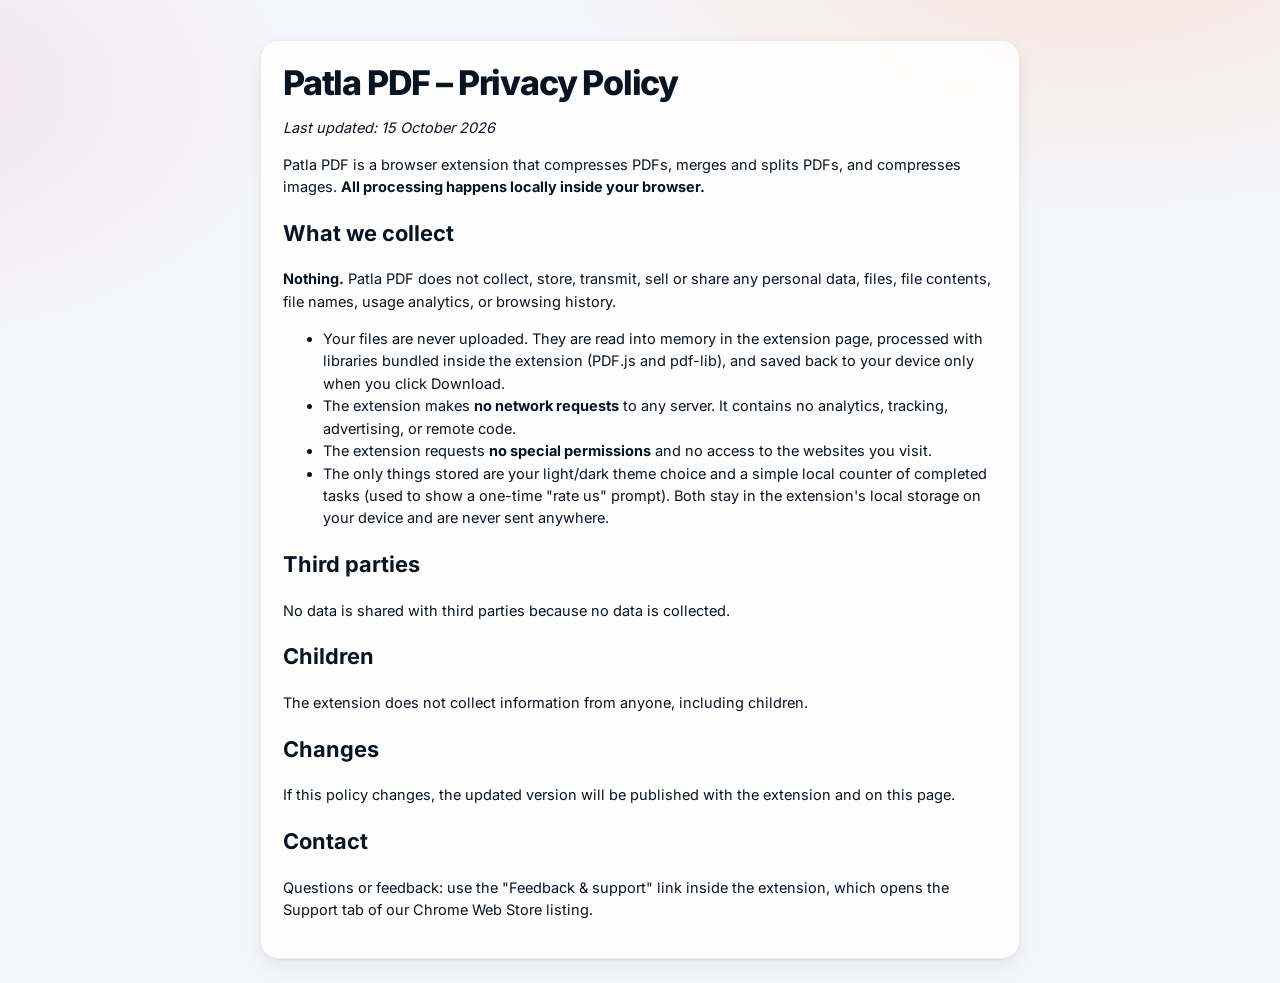
==== index.html @ e447e2ab "Patla PDF privacy policy" ====
<!doctype html><html lang="en"><head><meta charset="utf-8"><meta name="viewport" content="width=device-width,initial-scale=1"><title>Patla PDF – Privacy Policy</title><link rel="stylesheet" href="app.css"><script src="theme.js"></script></head><body><main><div class="card" style="max-width:760px;margin:12px auto"><h1>Patla PDF – Privacy Policy</h1>
<p><i>Last updated: 15 October 2026</i></p>
<p>Patla PDF is a browser extension that compresses PDFs, merges and splits PDFs, and compresses images. <b>All processing happens locally inside your browser.</b></p>
<h2>What we collect</h2>
<p><b>Nothing.</b> Patla PDF does not collect, store, transmit, sell or share any personal data, files, file contents, file names, usage analytics, or browsing history.</p>
<ul><li>Your files are never uploaded. They are read into memory in the extension page, processed with libraries bundled inside the extension (PDF.js and pdf-lib), and saved back to your device only when you click Download.</li>
<li>The extension makes <b>no network requests</b> to any server. It contains no analytics, tracking, advertising, or remote code.</li>
<li>The extension requests <b>no special permissions</b> and no access to the websites you visit.</li>
<li>The only things stored are your light/dark theme choice and a simple local counter of completed tasks (used to show a one-time "rate us" prompt). Both stay in the extension's local storage on your device and are never sent anywhere.</li>
</ul><h2>Third parties</h2>
<p>No data is shared with third parties because no data is collected.</p>
<h2>Children</h2>
<p>The extension does not collect information from anyone, including children.</p>
<h2>Changes</h2>
<p>If this policy changes, the updated version will be published with the extension and on this page.</p>
<h2>Contact</h2>
<p>Questions or feedback: use the "Feedback &amp; support" link inside the extension, which opens the Support tab of our Chrome Web Store listing.</p></div></main></body></html>
---- app.css ----
@import url(base.css);
body{min-height:100vh;background:
  radial-gradient(900px 500px at 85% -10%,rgba(255,138,61,.18),transparent 60%),
  radial-gradient(700px 420px at -10% 10%,rgba(214,51,108,.10),transparent 60%),var(--bg);background-attachment:fixed}
[data-theme=dark] body{background:radial-gradient(900px 500px at 85% -10%,rgba(255,120,40,.16),transparent 60%),radial-gradient(700px 420px at -10% 10%,rgba(214,51,108,.12),transparent 60%),var(--bg);background-attachment:fixed}
.top{position:sticky;top:0;z-index:20;display:flex;align-items:center;gap:14px;padding:12px 28px;background:color-mix(in srgb,var(--bg) 70%,transparent);backdrop-filter:saturate(1.6) blur(18px);border-bottom:1px solid var(--border)}
.brand{display:flex;align-items:center;gap:11px;margin-right:auto}.brand b{font-size:17px;letter-spacing:-.02em;display:block;line-height:1.2}.brand small{color:var(--muted);font-size:12.5px}
.theme-btn .sun{display:none}[data-theme=dark] .theme-btn .sun{display:block}[data-theme=dark] .theme-btn .moon{display:none}
main{max-width:880px;margin:0 auto;padding:28px 24px 12px}
.tabs{display:flex;gap:4px;padding:5px;margin:0 auto 26px;width:max-content;max-width:100%;overflow-x:auto;background:var(--card);border:1px solid var(--border);border-radius:16px;box-shadow:var(--sh2);backdrop-filter:blur(14px)}
.tab{display:inline-flex;align-items:center;gap:8px;border:0;background:none;color:var(--muted);padding:10px 16px;font-weight:600;font-size:14px;border-radius:12px;cursor:pointer;white-space:nowrap;transition:color .2s,background .25s var(--ease),box-shadow .25s}
.tab:hover{color:var(--text);background:var(--soft)}
.tab.active{color:#fff;background:var(--grad);box-shadow:var(--glow)}
.panel{display:none}.panel.active{display:block;animation:rise .4s var(--ease)}
@keyframes rise{from{opacity:0;transform:translateY(8px)}to{opacity:1;transform:none}}
.hero{text-align:center;margin-bottom:22px}
h1{font-size:34px;line-height:1.15;letter-spacing:-.035em;margin:0 0 8px;font-weight:800}
.muted{color:var(--muted)}.hero .muted{font-size:15.5px;max-width:560px;margin:0 auto}
.drop{position:relative;display:flex;flex-direction:column;align-items:center;justify-content:center;gap:6px;border-radius:22px;padding:38px 20px;text-align:center;cursor:pointer;margin:0 0 16px;background:var(--card);backdrop-filter:blur(14px);border:1.5px dashed var(--border2);box-shadow:var(--sh2);transition:border-color .2s,background .2s,transform .2s var(--ease),box-shadow .2s}
.drop:hover{border-color:var(--pri3);transform:translateY(-1px)}
.drop.over{border-color:var(--pri);background:var(--soft);transform:scale(1.01);box-shadow:0 0 0 6px var(--soft),var(--sh2)}
.drop-ic{display:grid;place-items:center;width:58px;height:58px;border-radius:18px;background:var(--grad);color:#fff;box-shadow:var(--glow);margin-bottom:8px;transition:transform .3s var(--ease)}
.drop-ic svg.i{width:26px;height:26px}
.drop:hover .drop-ic,.drop.over .drop-ic{transform:translateY(-3px) scale(1.04)}
.drop b{font-size:16px}.drop .hint{color:var(--faint);font-size:12.5px}
.drop.compact{flex-direction:row;padding:12px 16px;gap:12px;border-radius:16px}.drop.compact .drop-ic{width:36px;height:36px;border-radius:11px;margin:0}.drop.compact .drop-ic svg.i{width:18px;height:18px}.drop.compact .hint{display:none}
.fileinfo{display:flex;align-items:center;gap:12px;background:var(--card);backdrop-filter:blur(14px);border:1px solid var(--border);border-radius:14px;padding:11px 14px;font-size:14px;box-shadow:var(--sh1);margin-bottom:16px;animation:rise .3s var(--ease)}
.fileinfo .fi-ic{display:grid;place-items:center;width:34px;height:34px;border-radius:10px;background:var(--soft);color:var(--pri)}
.fileinfo .meta{color:var(--muted);margin-left:auto;font-variant-numeric:tabular-nums}
.card{background:var(--card);backdrop-filter:blur(14px);border:1px solid var(--border);border-radius:var(--r);padding:22px;box-shadow:var(--sh2);margin:0 0 16px}
.label{font-weight:700;font-size:13px;text-transform:uppercase;letter-spacing:.06em;color:var(--muted);margin:2px 0 12px}
.chips{display:flex;flex-wrap:wrap;gap:8px;align-items:center;margin-bottom:20px}
.chip{border:1px solid var(--border2);background:var(--card-solid);color:var(--text);border-radius:999px;padding:8px 15px;font-size:13.5px;font-weight:600;cursor:pointer;transition:all .2s var(--ease)}
.chip:hover{border-color:var(--pri3);color:var(--pri)}
.chip.active{background:var(--grad);border-color:transparent;color:#fff;box-shadow:var(--glow)}
.custom{display:inline-flex;align-items:center;gap:7px;color:var(--muted);font-size:13.5px;margin-left:4px}
input[type=number],.text,select.text{border:1px solid var(--border2);background:var(--card-solid);color:var(--text);border-radius:11px;padding:9px 12px;font:inherit;transition:border-color .2s,box-shadow .2s}
input:focus,.text:focus{outline:none;border-color:var(--pri3);box-shadow:0 0 0 4px var(--soft)}
.custom input{width:92px}.text{width:100%}
.radios{display:grid;gap:10px;margin-bottom:22px}
.opt{display:flex;align-items:flex-start;gap:12px;border:1px solid var(--border2);border-radius:14px;padding:12px 14px;cursor:pointer;background:var(--card-solid);transition:border-color .2s,background .2s}
.opt:hover{border-color:var(--pri3)}
.opt:has(input:checked){border-color:var(--pri);background:var(--soft)}
.opt input{accent-color:var(--pri);margin-top:3px}.opt b{display:block}.opt span.muted{font-size:13px}
.grid2{display:grid;grid-template-columns:1fr 1fr;gap:14px;margin-bottom:20px}.grid2 label{display:flex;flex-direction:column;gap:6px;font-size:13px;font-weight:600;color:var(--muted)}.grid2 .chk{flex-direction:row;align-items:center;gap:8px;font-weight:500}
input[type=checkbox]{accent-color:var(--pri);width:16px;height:16px}
.row{display:flex;gap:10px;flex-wrap:wrap;margin-top:14px;align-items:center}
.progress{position:relative;background:var(--card);backdrop-filter:blur(14px);border:1px solid var(--border);border-radius:16px;padding:14px 16px;box-shadow:var(--sh2);margin:0 0 16px;display:flex;align-items:center;gap:14px;animation:rise .3s var(--ease)}
.progress .bar{flex:1;height:10px;background:var(--bg2);border-radius:99px;overflow:hidden}
.progress .bar i{position:relative;display:block;height:100%;width:0;background:var(--grad);border-radius:99px;transition:width .35s var(--ease);overflow:hidden}
.progress .bar i::after{content:"";position:absolute;inset:0;background:linear-gradient(90deg,transparent,rgba(255,255,255,.45),transparent);transform:translateX(-100%);animation:shimmer 1.3s infinite}
@keyframes shimmer{to{transform:translateX(100%)}}
.progress span{font-size:13px;color:var(--muted);min-width:210px;font-variant-numeric:tabular-nums}
.result{position:relative;background:var(--card);backdrop-filter:blur(14px);border:1px solid var(--border);border-radius:var(--r);padding:22px;margin:0 0 16px;box-shadow:var(--sh2);overflow:hidden;animation:pop .45s var(--ease)}
.result::before{content:"";position:absolute;inset:0 0 auto 0;height:3px;background:linear-gradient(90deg,#12b76a,#32d583)}
.result.err::before{background:linear-gradient(90deg,#f04438,#fd853a)}
@keyframes pop{from{opacity:0;transform:translateY(10px) scale(.985)}to{opacity:1;transform:none}}
.res-head{display:flex;align-items:center;gap:10px;font-weight:700;margin-bottom:16px}
.res-head .st{display:grid;place-items:center;width:28px;height:28px;border-radius:50%;background:var(--ok-soft);color:var(--ok)}
.result.err .res-head .st{background:var(--err-soft);color:var(--err)}
.res-head .st svg.i{width:16px;height:16px;stroke-width:2.6}
.res-head .time{margin-left:auto;font-weight:500;color:var(--faint);font-size:13px}
.compare{display:grid;grid-template-columns:1fr auto 1fr auto;gap:18px;align-items:center;margin-bottom:14px}
.compare .k{font-size:12px;text-transform:uppercase;letter-spacing:.06em;color:var(--faint);font-weight:700}
.compare .v{font-size:28px;font-weight:800;letter-spacing:-.03em;font-variant-numeric:tabular-nums}
.compare .after .v{background:var(--grad);-webkit-background-clip:text;background-clip:text;color:transparent}
.compare .arr{color:var(--faint)}
.save-pill{display:inline-flex;align-items:center;gap:6px;background:var(--ok-soft);color:#067647;font-weight:800;border-radius:999px;padding:8px 14px;font-size:15px}
[data-theme=dark] .save-pill{color:#6ce9a6}
.meter{height:8px;background:var(--bg2);border-radius:99px;overflow:hidden;margin:4px 0 14px}
.meter i{display:block;height:100%;border-radius:99px;background:var(--grad);width:100%;animation:shrink .9s var(--ease) both}
@keyframes shrink{from{width:100%!important}}
.note{font-size:13.5px;color:var(--muted);margin:0 0 16px}
.result img.preview{width:120px;height:120px;object-fit:cover;border-radius:14px;border:1px solid var(--border);box-shadow:var(--sh2);float:right;margin:0 0 10px 16px}
.dl{text-decoration:none}
.filelist{list-style:none;padding:0;margin:0 0 6px}
.filelist li{display:flex;align-items:center;gap:12px;background:var(--card);backdrop-filter:blur(14px);border:1px solid var(--border);border-radius:14px;padding:10px 12px;margin:0 0 8px;cursor:grab;box-shadow:var(--sh1);animation:rise .3s var(--ease);transition:transform .2s var(--ease),box-shadow .2s,border-color .2s}
.filelist li:hover{box-shadow:var(--sh2);border-color:var(--border2)}
.filelist li.dragging{opacity:.5;transform:scale(.98)}
.filelist .grip{color:var(--faint)}.filelist .num{display:grid;place-items:center;min-width:26px;height:26px;border-radius:8px;background:var(--soft);color:var(--pri);font-weight:800;font-size:12.5px}
.filelist .name{flex:1;overflow:hidden;text-overflow:ellipsis;white-space:nowrap;font-weight:600}.filelist .meta{color:var(--muted);font-size:12.5px;font-variant-numeric:tabular-nums}
footer{display:flex;justify-content:center;gap:18px;flex-wrap:wrap;color:var(--faint);font-size:13px;padding:22px 24px 34px}footer a{color:var(--muted);text-decoration:none}footer a:hover{color:var(--pri)}
.toast{position:fixed;bottom:22px;left:50%;transform:translateX(-50%);background:#0b1220;color:#fff;padding:11px 18px;border-radius:12px;box-shadow:var(--sh3);animation:pop .3s var(--ease);z-index:50}
code{background:var(--soft);color:var(--pri2);padding:1px 6px;border-radius:6px;font-size:12.5px}
.rate{position:fixed;right:22px;bottom:22px;z-index:40;width:330px;background:var(--card-solid);border:1px solid var(--border);border-radius:18px;padding:18px;box-shadow:var(--sh3);animation:pop .4s var(--ease)}
.rate b{display:block;font-size:15px;margin-bottom:4px}.rate p{margin:0 0 14px;color:var(--muted);font-size:13.5px}
.rate .stars{color:#fdb022;display:flex;gap:2px;margin-bottom:8px}.rate .stars svg.i{fill:#fdb022;stroke:#fdb022;width:18px;height:18px}
.rate .row{margin:0}.rate .btn{padding:8px 14px;font-size:13.5px}
@media (max-width:640px){.top{padding:10px 14px}.badge-local{display:none}.grid2{grid-template-columns:1fr}main{padding:18px 14px}h1{font-size:26px}.compare{grid-template-columns:1fr auto 1fr}.compare .save-pill{grid-column:1/-1;justify-self:start}.tab span{display:none}}
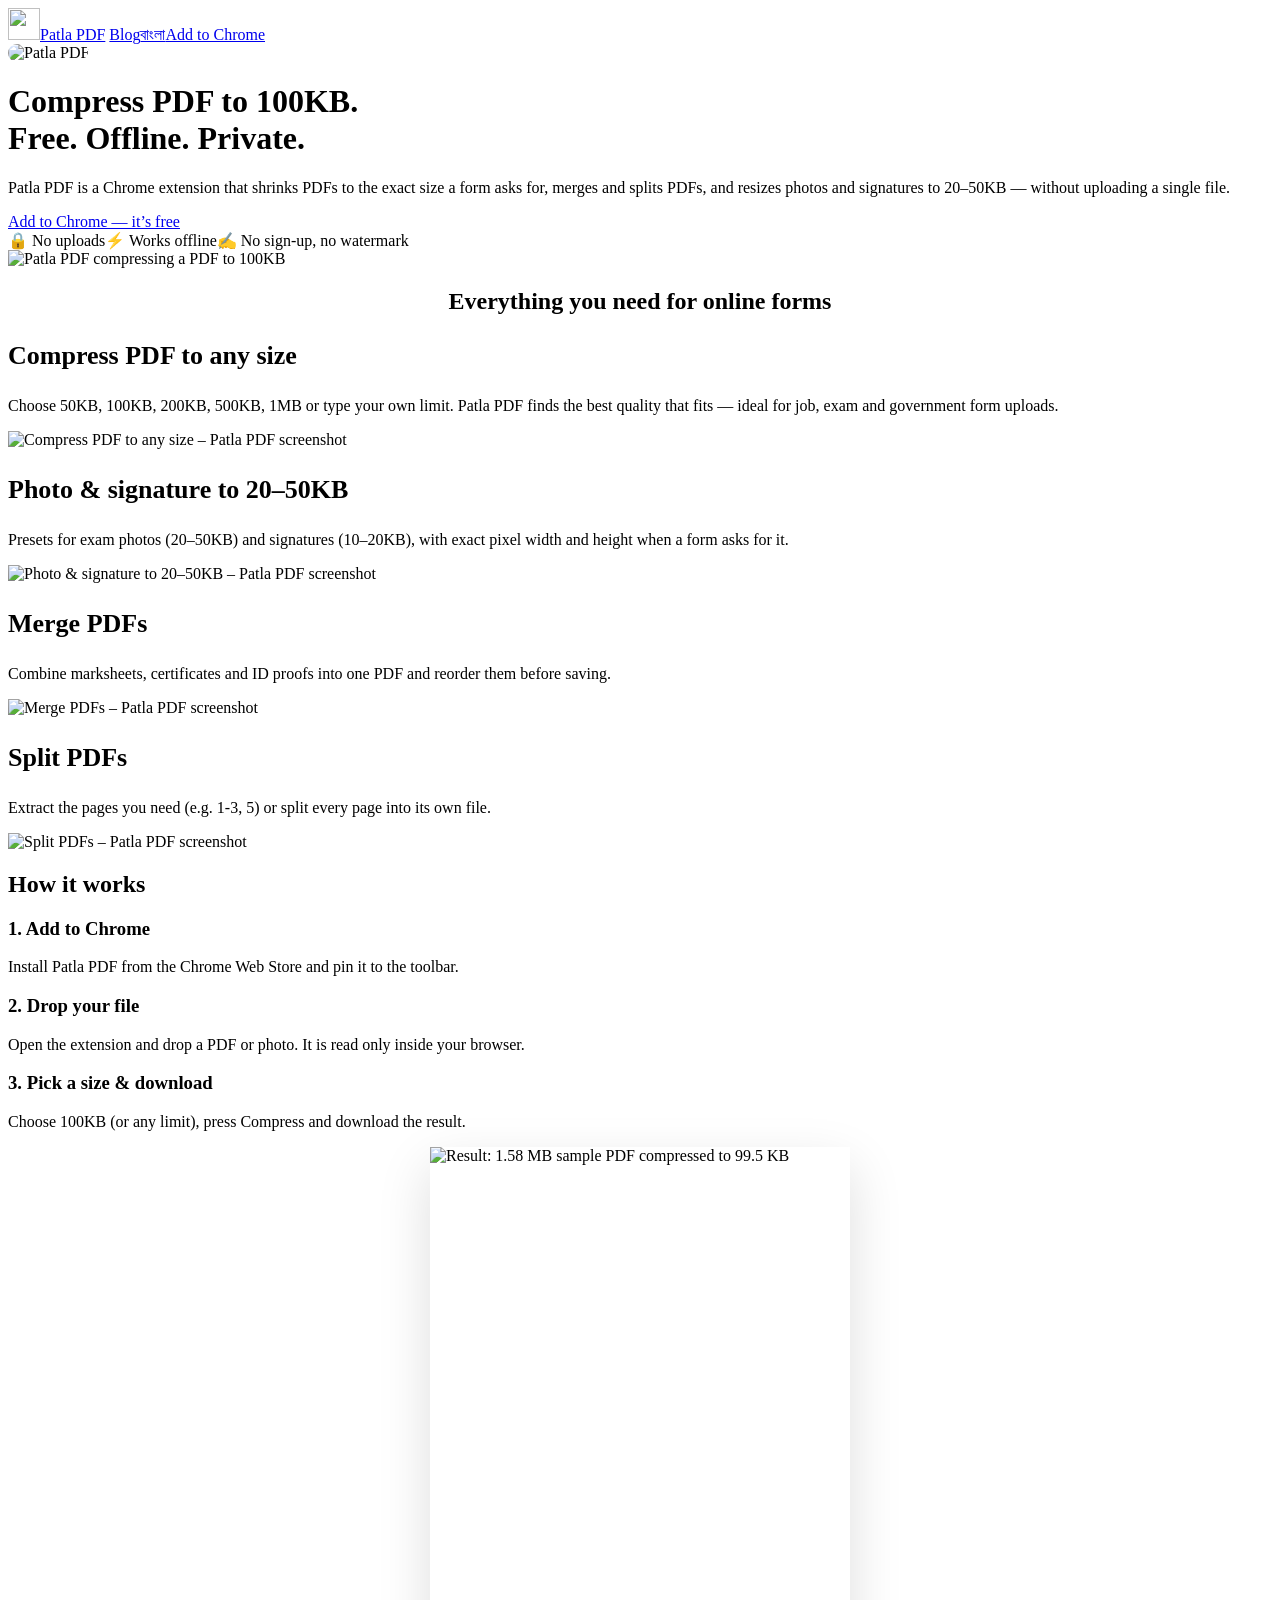
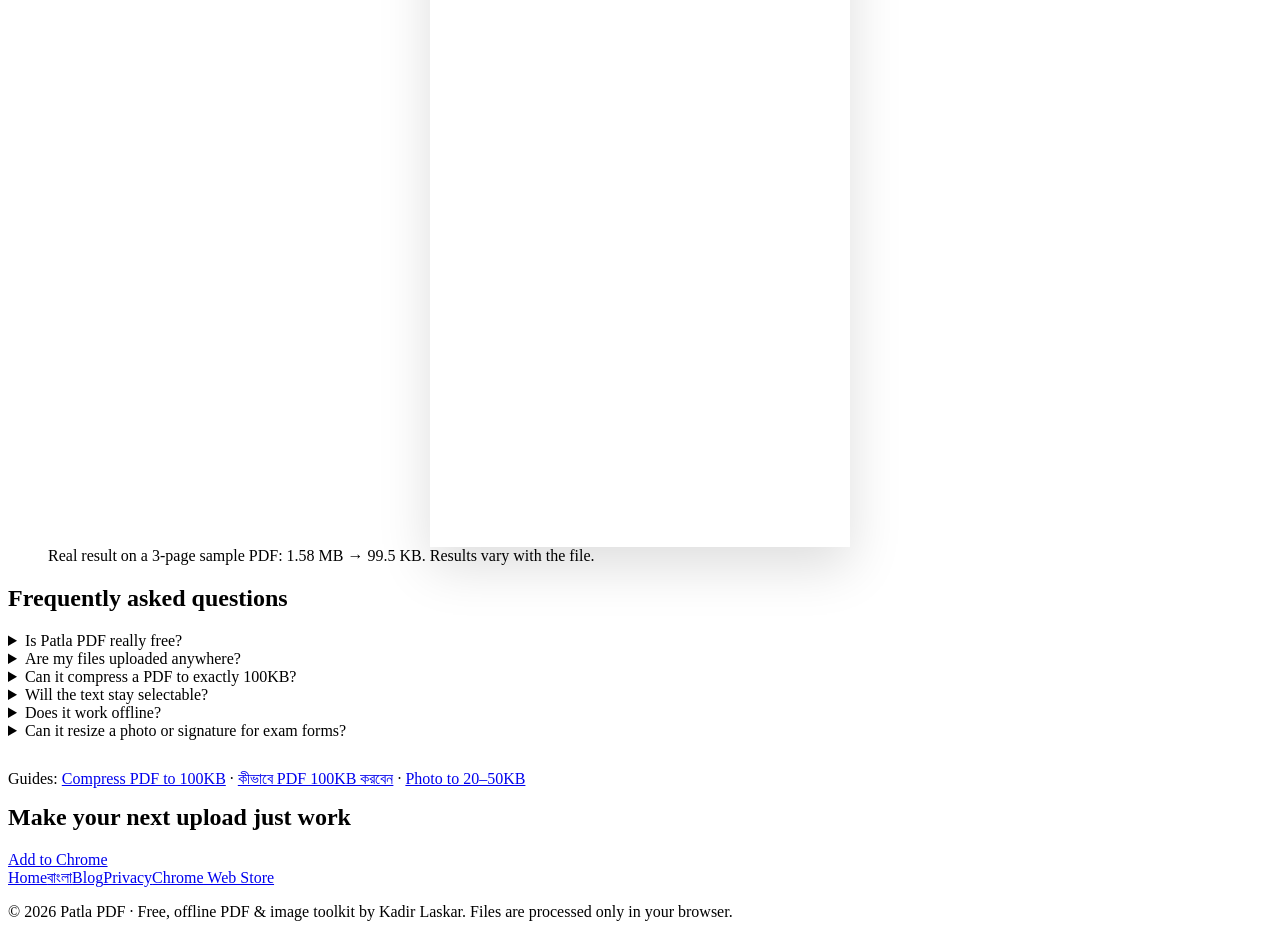
==== commit 35a123a6: "Landing page (EN/BN), blog guides, sitemap, robots" ====
--- a/index.html
+++ b/index.html
@@ -1,17 +1,19 @@
-<!doctype html><html lang="en"><head><meta charset="utf-8"><meta name="viewport" content="width=device-width,initial-scale=1"><title>Patla PDF – Privacy Policy</title><link rel="stylesheet" href="app.css"><script src="theme.js"></script></head><body><main><div class="card" style="max-width:760px;margin:12px auto"><h1>Patla PDF – Privacy Policy</h1>
-<p><i>Last updated: 15 October 2026</i></p>
-<p>Patla PDF is a browser extension that compresses PDFs, merges and splits PDFs, and compresses images. <b>All processing happens locally inside your browser.</b></p>
-<h2>What we collect</h2>
-<p><b>Nothing.</b> Patla PDF does not collect, store, transmit, sell or share any personal data, files, file contents, file names, usage analytics, or browsing history.</p>
-<ul><li>Your files are never uploaded. They are read into memory in the extension page, processed with libraries bundled inside the extension (PDF.js and pdf-lib), and saved back to your device only when you click Download.</li>
-<li>The extension makes <b>no network requests</b> to any server. It contains no analytics, tracking, advertising, or remote code.</li>
-<li>The extension requests <b>no special permissions</b> and no access to the websites you visit.</li>
-<li>The only things stored are your light/dark theme choice and a simple local counter of completed tasks (used to show a one-time "rate us" prompt). Both stay in the extension's local storage on your device and are never sent anywhere.</li>
-</ul><h2>Third parties</h2>
-<p>No data is shared with third parties because no data is collected.</p>
-<h2>Children</h2>
-<p>The extension does not collect information from anyone, including children.</p>
-<h2>Changes</h2>
-<p>If this policy changes, the updated version will be published with the extension and on this page.</p>
-<h2>Contact</h2>
-<p>Questions or feedback: use the "Feedback &amp; support" link inside the extension, which opens the Support tab of our Chrome Web Store listing.</p></div></main></body></html>+<!doctype html><html lang="en"><head><meta charset="utf-8"><meta name="viewport" content="width=device-width,initial-scale=1">
+<title>Patla PDF – Compress PDF to 100KB Free &amp; Offline | Merge PDF, Photo to 20KB</title><meta name="description" content="Free Chrome extension to compress PDF to 100KB or any size, merge and split PDFs, and resize photos and signatures to 20–50KB for online forms. Works offline; files never leave your device."><link rel="canonical" href="https://kadirlaskar012.github.io/patla-pdf/"><link rel="alternate" hreflang="en" href="https://kadirlaskar012.github.io/patla-pdf/"><link rel="alternate" hreflang="bn" href="https://kadirlaskar012.github.io/patla-pdf/bn/"><link rel="alternate" hreflang="x-default" href="https://kadirlaskar012.github.io/patla-pdf/">
+<meta property="og:type" content="website"><meta property="og:title" content="Patla PDF – Compress PDF to 100KB Free &amp; Offline | Merge PDF, Photo to 20KB"><meta property="og:description" content="Free Chrome extension to compress PDF to 100KB or any size, merge and split PDFs, and resize photos and signatures to 20–50KB for online forms. Works offline; files never leave your device."><meta property="og:url" content="https://kadirlaskar012.github.io/patla-pdf/"><meta property="og:image" content="https://kadirlaskar012.github.io/patla-pdf/img/og.jpg"><meta property="og:site_name" content="Patla PDF"><meta name="twitter:card" content="summary_large_image">
+<link rel="icon" href="/patla-pdf/img/favicon-32.png"><meta name="theme-color" content="#ff792e"><link rel="stylesheet" href="/patla-pdf/site.css"><script type="application/ld+json">{"@context": "https://schema.org", "@type": "FAQPage", "mainEntity": [{"@type": "Question", "name": "Is Patla PDF really free?", "acceptedAnswer": {"@type": "Answer", "text": "Yes. All features are free with no sign-up, no watermark and no page limits."}}, {"@type": "Question", "name": "Are my files uploaded anywhere?", "acceptedAnswer": {"@type": "Answer", "text": "No. Patla PDF processes files inside your browser using bundled libraries. It makes no network requests, so your PDFs and photos never leave your device. See the privacy policy."}}, {"@type": "Question", "name": "Can it compress a PDF to exactly 100KB?", "acceptedAnswer": {"@type": "Answer", "text": "You pick a target such as 50KB, 100KB, 200KB or a custom number, and Patla PDF finds the best quality that fits under it. Very large or very long documents may need a slightly higher limit to stay readable."}}, {"@type": "Question", "name": "Will the text stay selectable?", "acceptedAnswer": {"@type": "Answer", "text": "In Lossless optimize mode, yes. Hit target size mode may turn pages into images to reach small limits, so text stops being selectable but stays readable."}}, {"@type": "Question", "name": "Does it work offline?", "acceptedAnswer": {"@type": "Answer", "text": "Yes. Once installed, it works without an internet connection."}}, {"@type": "Question", "name": "Can it resize a photo or signature for exam forms?", "acceptedAnswer": {"@type": "Answer", "text": "Yes. The Compress Image tab has presets for an exam photo (20–50KB) and a signature (10–20KB), with optional width and height in pixels."}}]}</script><script type="application/ld+json">{"@context": "https://schema.org", "@type": "SoftwareApplication", "name": "Patla PDF", "applicationCategory": "UtilitiesApplication", "operatingSystem": "Chrome", "offers": {"@type": "Offer", "price": "0", "priceCurrency": "INR"}, "url": "https://chromewebstore.google.com/detail/ilaejpopdgkfaldkhcfdjfapfnjnkfgb"}</script></head><body><nav><div class="w"><a class="brand" href="/patla-pdf/"><img src="/patla-pdf/img/icon-192.png" alt="" width="32" height="32">Patla PDF</a><span class="sp"></span>
+<a class="l" href="/patla-pdf/blog/">Blog</a><a class="l lg" href="/patla-pdf/bn/">বাংলা</a><a class="btn sm" href="https://chromewebstore.google.com/detail/ilaejpopdgkfaldkhcfdjfapfnjnkfgb" rel="noopener">Add to Chrome</a></div></nav><main><div class="w hero"><img src="/patla-pdf/img/icon-192.png" alt="Patla PDF" width="84" height="84" style="border-radius:20px">
+<h1>Compress PDF to <span class="grad">100KB</span>.<br>Free. Offline. Private.</h1>
+<p class="lead">Patla PDF is a Chrome extension that shrinks PDFs to the exact size a form asks for, merges and splits PDFs, and resizes photos and signatures to 20–50KB — without uploading a single file.</p>
+<a class="btn" href="https://chromewebstore.google.com/detail/ilaejpopdgkfaldkhcfdjfapfnjnkfgb" rel="noopener">Add to Chrome — it’s free</a>
+<div class="badges"><span class="badge">🔒 No uploads</span><span class="badge">⚡ Works offline</span><span class="badge">✍️ No sign-up, no watermark</span></div>
+<img class="shot" src="/patla-pdf/img/screenshot-1-compress-pdf.webp" alt="Patla PDF compressing a PDF to 100KB" width="1280" height="800" fetchpriority="high"></div>
+<section><div class="w"><h2 style="text-align:center">Everything you need for online forms</h2><div class="feat"><div class="t"><h3 style="font-size:26px">Compress PDF to any size</h3><p style="color:var(--mut)">Choose 50KB, 100KB, 200KB, 500KB, 1MB or type your own limit. Patla PDF finds the best quality that fits — ideal for job, exam and government form uploads.</p></div><img src="/patla-pdf/img/screenshot-1-compress-pdf.webp" alt="Compress PDF to any size – Patla PDF screenshot" width="1280" height="800" loading="lazy"></div><div class="feat"><div class="t"><h3 style="font-size:26px">Photo & signature to 20–50KB</h3><p style="color:var(--mut)">Presets for exam photos (20–50KB) and signatures (10–20KB), with exact pixel width and height when a form asks for it.</p></div><img src="/patla-pdf/img/screenshot-3-compress-image-dark.webp" alt="Photo & signature to 20–50KB – Patla PDF screenshot" width="1280" height="800" loading="lazy"></div><div class="feat"><div class="t"><h3 style="font-size:26px">Merge PDFs</h3><p style="color:var(--mut)">Combine marksheets, certificates and ID proofs into one PDF and reorder them before saving.</p></div><img src="/patla-pdf/img/screenshot-2-merge-pdf.webp" alt="Merge PDFs – Patla PDF screenshot" width="1280" height="800" loading="lazy"></div><div class="feat"><div class="t"><h3 style="font-size:26px">Split PDFs</h3><p style="color:var(--mut)">Extract the pages you need (e.g. 1-3, 5) or split every page into its own file.</p></div><img src="/patla-pdf/img/screenshot-4-split-pdf.webp" alt="Split PDFs – Patla PDF screenshot" width="1280" height="800" loading="lazy"></div></div></section>
+<section style="background:#fff"><div class="w"><h2>How it works</h2><div class="grid">
+<div class="card"><h3>1. Add to Chrome</h3><p>Install Patla PDF from the Chrome Web Store and pin it to the toolbar.</p></div>
+<div class="card"><h3>2. Drop your file</h3><p>Open the extension and drop a PDF or photo. It is read only inside your browser.</p></div>
+<div class="card"><h3>3. Pick a size & download</h3><p>Choose 100KB (or any limit), press Compress and download the result.</p></div></div>
+<figure><img src="/patla-pdf/img/result-100kb.webp" alt="Result: 1.58 MB sample PDF compressed to 99.5 KB" width="720" height="1000" loading="lazy" style="max-width:420px;display:block;margin:auto;box-shadow:0 20px 50px #0002"><figcaption>Real result on a 3-page sample PDF: 1.58 MB → 99.5 KB. Results vary with the file.</figcaption></figure></div></section>
+<section><div class="w nar"><h2>Frequently asked questions</h2><details><summary>Is Patla PDF really free?</summary><p>Yes. All features are free with no sign-up, no watermark and no page limits.</p></details><details><summary>Are my files uploaded anywhere?</summary><p>No. Patla PDF processes files inside your browser using bundled libraries. It makes no network requests, so your PDFs and photos never leave your device. See the <a href='/patla-pdf/privacy.html'>privacy policy</a>.</p></details><details><summary>Can it compress a PDF to exactly 100KB?</summary><p>You pick a target such as 50KB, 100KB, 200KB or a custom number, and Patla PDF finds the best quality that fits under it. Very large or very long documents may need a slightly higher limit to stay readable.</p></details><details><summary>Will the text stay selectable?</summary><p>In <b>Lossless optimize</b> mode, yes. <b>Hit target size</b> mode may turn pages into images to reach small limits, so text stops being selectable but stays readable.</p></details><details><summary>Does it work offline?</summary><p>Yes. Once installed, it works without an internet connection.</p></details><details><summary>Can it resize a photo or signature for exam forms?</summary><p>Yes. The Compress Image tab has presets for an exam photo (20–50KB) and a signature (10–20KB), with optional width and height in pixels.</p></details>
+<p style="margin-top:30px">Guides: <a href="/patla-pdf/blog/compress-pdf-to-100kb.html">Compress PDF to 100KB</a> · <a href="/patla-pdf/blog/pdf-100kb-korar-upay.html">কীভাবে PDF 100KB করবেন</a> · <a href="/patla-pdf/blog/reduce-photo-size-20kb-50kb.html">Photo to 20–50KB</a></p>
+<div class="cta"><h2 style="margin-top:0">Make your next upload just work</h2><a class="btn" href="https://chromewebstore.google.com/detail/ilaejpopdgkfaldkhcfdjfapfnjnkfgb" rel="noopener">Add to Chrome</a></div></div></section></main><footer><div class="w"><a href="/patla-pdf/">Home</a><a href="/patla-pdf/bn/">বাংলা</a><a href="/patla-pdf/blog/">Blog</a><a href="/patla-pdf/privacy.html">Privacy</a><a href="https://chromewebstore.google.com/detail/ilaejpopdgkfaldkhcfdjfapfnjnkfgb">Chrome Web Store</a><p>© 2026 Patla PDF · Free, offline PDF &amp; image toolkit by Kadir Laskar. Files are processed only in your browser.</p></div></footer></body></html>
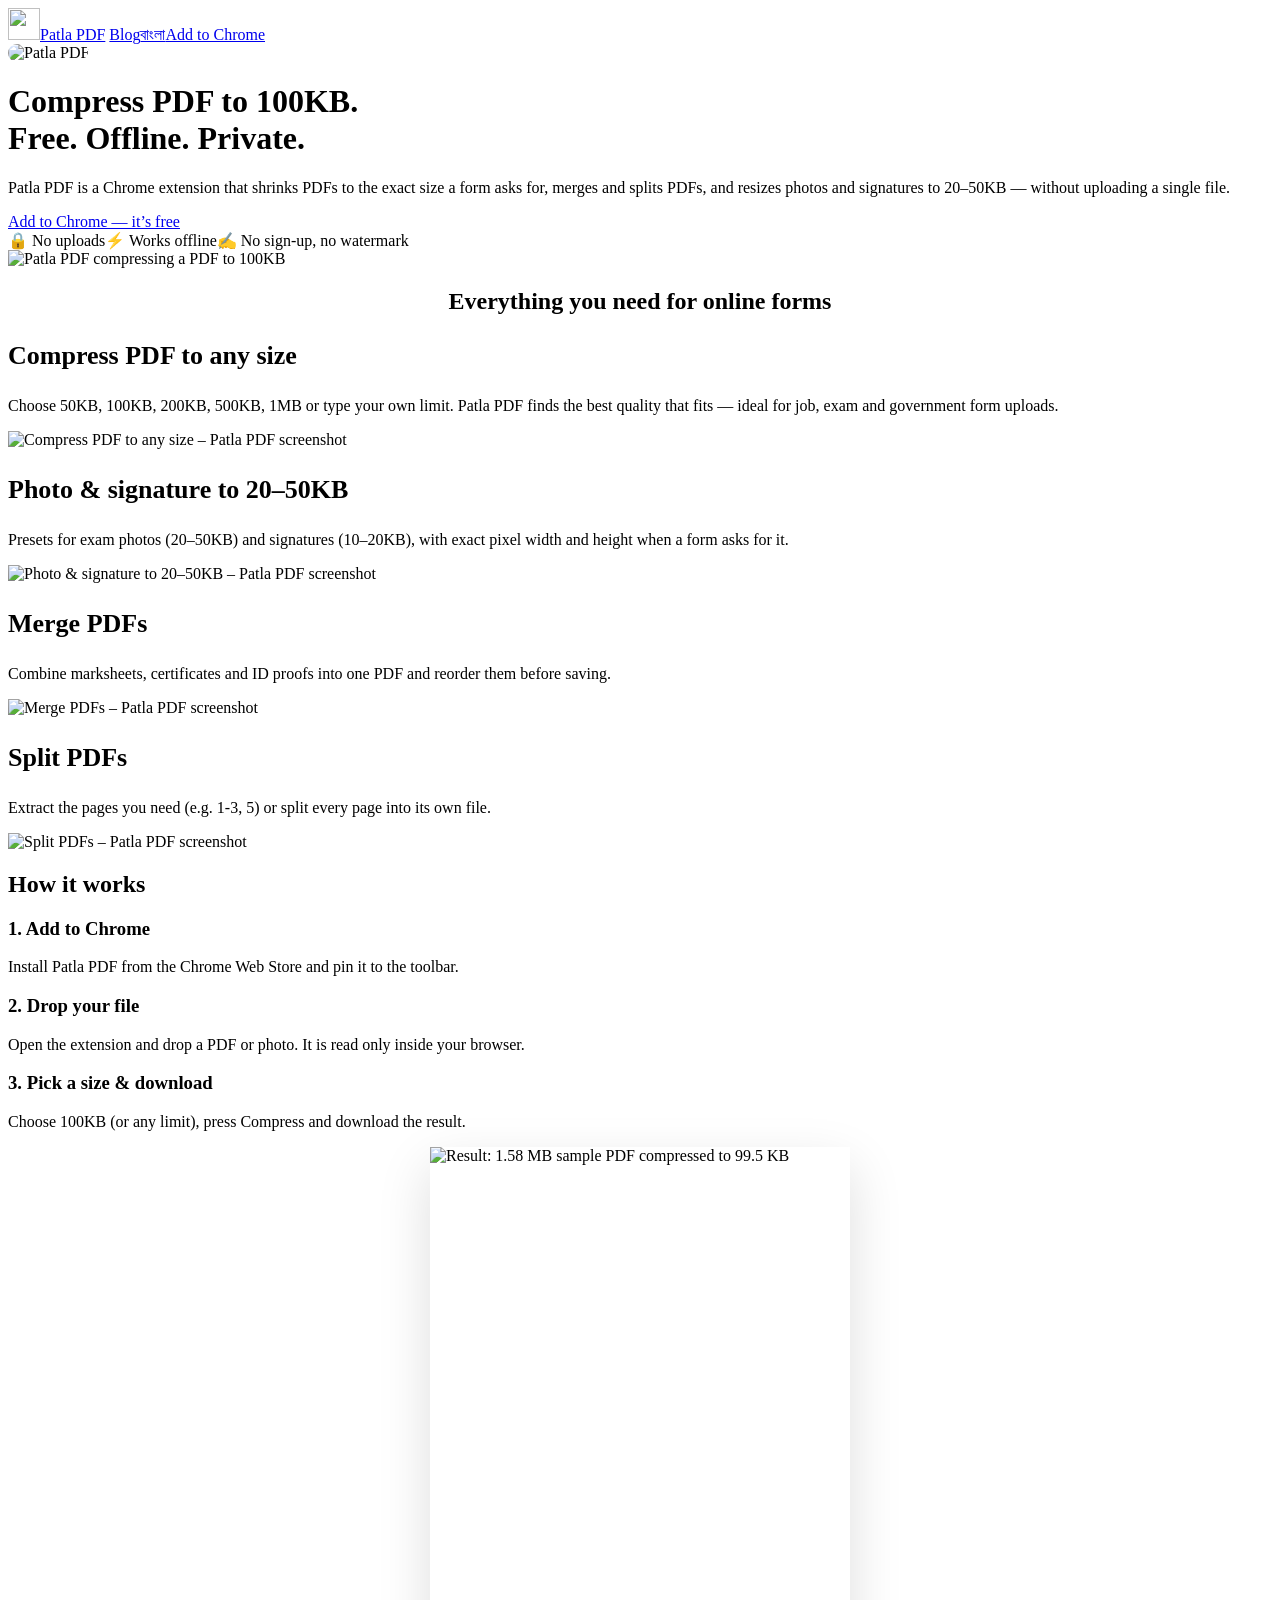
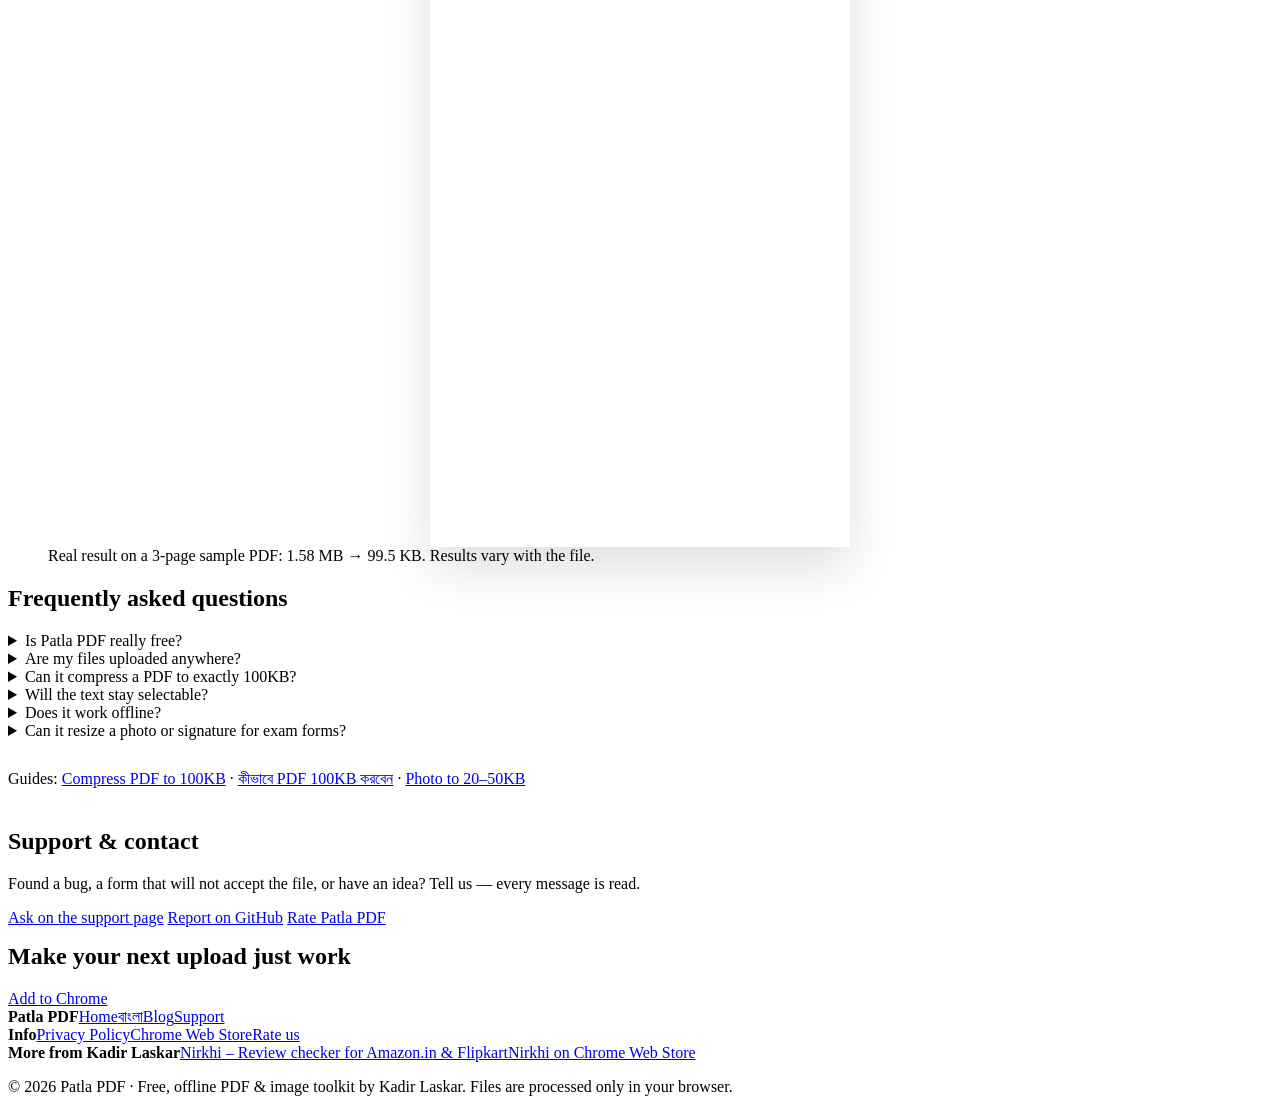
==== commit abecb45e: "Add support section and More from Kadir Laskar footer" ====
--- a/index.html
+++ b/index.html
@@ -16,4 +16,9 @@
 <figure><img src="/patla-pdf/img/result-100kb.webp" alt="Result: 1.58 MB sample PDF compressed to 99.5 KB" width="720" height="1000" loading="lazy" style="max-width:420px;display:block;margin:auto;box-shadow:0 20px 50px #0002"><figcaption>Real result on a 3-page sample PDF: 1.58 MB → 99.5 KB. Results vary with the file.</figcaption></figure></div></section>
 <section><div class="w nar"><h2>Frequently asked questions</h2><details><summary>Is Patla PDF really free?</summary><p>Yes. All features are free with no sign-up, no watermark and no page limits.</p></details><details><summary>Are my files uploaded anywhere?</summary><p>No. Patla PDF processes files inside your browser using bundled libraries. It makes no network requests, so your PDFs and photos never leave your device. See the <a href='/patla-pdf/privacy.html'>privacy policy</a>.</p></details><details><summary>Can it compress a PDF to exactly 100KB?</summary><p>You pick a target such as 50KB, 100KB, 200KB or a custom number, and Patla PDF finds the best quality that fits under it. Very large or very long documents may need a slightly higher limit to stay readable.</p></details><details><summary>Will the text stay selectable?</summary><p>In <b>Lossless optimize</b> mode, yes. <b>Hit target size</b> mode may turn pages into images to reach small limits, so text stops being selectable but stays readable.</p></details><details><summary>Does it work offline?</summary><p>Yes. Once installed, it works without an internet connection.</p></details><details><summary>Can it resize a photo or signature for exam forms?</summary><p>Yes. The Compress Image tab has presets for an exam photo (20–50KB) and a signature (10–20KB), with optional width and height in pixels.</p></details>
 <p style="margin-top:30px">Guides: <a href="/patla-pdf/blog/compress-pdf-to-100kb.html">Compress PDF to 100KB</a> · <a href="/patla-pdf/blog/pdf-100kb-korar-upay.html">কীভাবে PDF 100KB করবেন</a> · <a href="/patla-pdf/blog/reduce-photo-size-20kb-50kb.html">Photo to 20–50KB</a></p>
-<div class="cta"><h2 style="margin-top:0">Make your next upload just work</h2><a class="btn" href="https://chromewebstore.google.com/detail/ilaejpopdgkfaldkhcfdjfapfnjnkfgb" rel="noopener">Add to Chrome</a></div></div></section></main><footer><div class="w"><a href="/patla-pdf/">Home</a><a href="/patla-pdf/bn/">বাংলা</a><a href="/patla-pdf/blog/">Blog</a><a href="/patla-pdf/privacy.html">Privacy</a><a href="https://chromewebstore.google.com/detail/ilaejpopdgkfaldkhcfdjfapfnjnkfgb">Chrome Web Store</a><p>© 2026 Patla PDF · Free, offline PDF &amp; image toolkit by Kadir Laskar. Files are processed only in your browser.</p></div></footer></body></html>+<div id="support" class="card" style="margin-top:40px"><h2 style="margin-top:0">Support &amp; contact</h2><p>Found a bug, a form that will not accept the file, or have an idea? Tell us — every message is read.</p>
+<p><a class="btn sm" href="https://chromewebstore.google.com/detail/ilaejpopdgkfaldkhcfdjfapfnjnkfgb/support" rel="noopener">Ask on the support page</a> <a class="btn sm ghost" href="https://github.com/kadirlaskar012/patla-pdf/issues" rel="noopener">Report on GitHub</a> <a class="btn sm ghost" href="https://chromewebstore.google.com/detail/ilaejpopdgkfaldkhcfdjfapfnjnkfgb/reviews" rel="noopener">Rate Patla PDF</a></p></div>
+<div class="cta"><h2 style="margin-top:0">Make your next upload just work</h2><a class="btn" href="https://chromewebstore.google.com/detail/ilaejpopdgkfaldkhcfdjfapfnjnkfgb" rel="noopener">Add to Chrome</a></div></div></section></main><footer><div class="w"><div class="fgrid"><div><b>Patla PDF</b><a href="/patla-pdf/">Home</a><a href="/patla-pdf/bn/">বাংলা</a><a href="/patla-pdf/blog/">Blog</a><a href="/patla-pdf/#support">Support</a></div>
+<div><b>Info</b><a href="/patla-pdf/privacy.html">Privacy Policy</a><a href="https://chromewebstore.google.com/detail/ilaejpopdgkfaldkhcfdjfapfnjnkfgb">Chrome Web Store</a><a href="https://chromewebstore.google.com/detail/ilaejpopdgkfaldkhcfdjfapfnjnkfgb/reviews">Rate us</a></div>
+<div><b>More from Kadir Laskar</b><a href="https://kadirlaskar012.github.io/nirkhi/">Nirkhi – Review checker for Amazon.in & Flipkart</a><a href="https://chromewebstore.google.com/detail/cbaaiidkfibllmdbldcjgonaeampadcp">Nirkhi on Chrome Web Store</a></div></div>
+<p>© 2026 Patla PDF · Free, offline PDF &amp; image toolkit by Kadir Laskar. Files are processed only in your browser.</p></div></footer></body></html>
